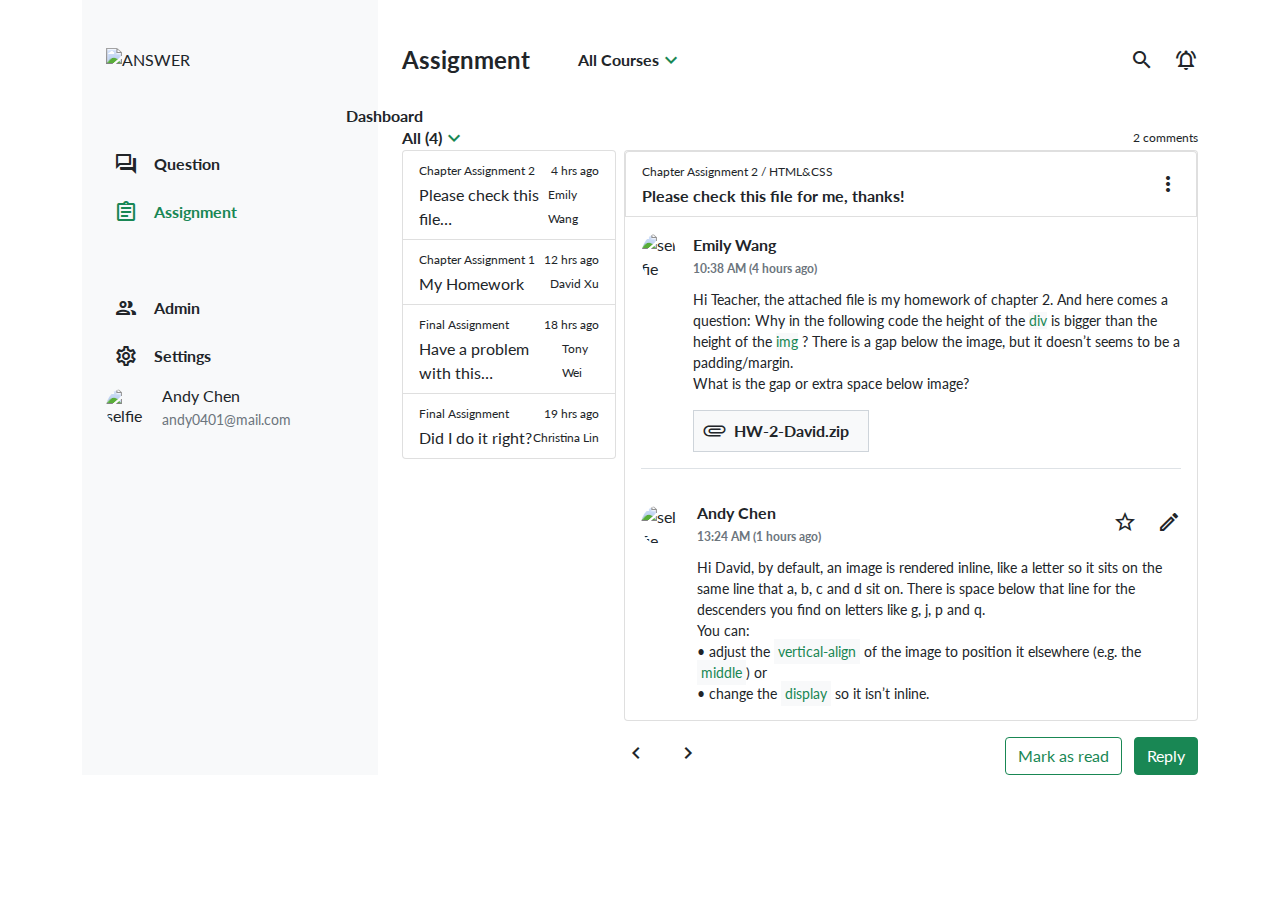
==== index.html @ e1a0f667 "Update 2021-08-06T14:53:05.513Z" ====
<!DOCTYPE html>
<html lang="en">
  <head>
    <meta charset="UTF-8" />
    <meta name="viewport" content="width=device-width, initial-scale=1.0" />
    <meta http-equiv="X-UA-Compatible" content="ie=edge" />
    <title>後台1</title>
    <link
      href="https://cdn.jsdelivr.net/npm/bootstrap@5.0.2/dist/css/bootstrap.min.css"
      rel="stylesheet"
      integrity="sha384-EVSTQN3/azprG1Anm3QDgpJLIm9Nao0Yz1ztcQTwFspd3yD65VohhpuuCOmLASjC"
      crossorigin="anonymous"
    />
    <link rel="preconnect" href="https://fonts.googleapis.com" />
    <link rel="preconnect" href="https://fonts.gstatic.com" crossorigin />
    <link
      href="https://fonts.googleapis.com/css2?family=Material+Icons"
      rel="stylesheet"
    />
    <link
      href="https://fonts.googleapis.com/css2?family=Material+Icons+Outlined"
      rel="stylesheet"
    />
    <link rel="stylesheet" href="./assets/style/all.css" />
  </head>

  <body>
    <div class="container d-flex">
    <nav class="nav-bg flex-column">
      <a href="#" class="answer d-block pt-5 ps-4">
        <img
          src="https://raw.githubusercontent.com/hexschool/webLayoutTraining1st/master/week5/logo-ANSWER.svg"
          alt="ANSWER"
        />
      </a>
      <ul class="nav flex-column mt-4">
        <li class="nav-item ms-3 mb-2">
          <a href="#" class="nav-link d-flex">
            <span class="material-icons-outlined me-3"> grid_view </span>
            Dashboard
          </a>
        </li>
        <li class="side-item ms-3 mb-2">
          <a href="#" class="nav-link d-flex">
            <span class="material-icons-outlined me-3"> question_answer </span>
            Question
          </a>
        </li>
        <li class="side-item ms-3 mb-2">
          <a href="#" class="nav-link active text-success d-flex">
            <span class="material-icons-outlined me-3"> assignment </span>
            Assignment
          </a>
        </li>
        <li class="side-item ms-3 mb-2">
          <a href="#" class="nav-link d-flex">
            <span class="material-icons-outlined me-3"> smart_display </span>
            Course
          </a>
        </li>
        <li class="side-item ms-3 mb-2">
          <a href="list.html" class="nav-link d-flex">
            <span class="material-icons-outlined me-3"> group </span>
            Admin
          </a>
        </li>
        <li class="side-item ms-3 mb-2">
          <a href="#" class="nav-link d-flex">
            <span class="material-icons-outlined me-3"> settings </span>
            Settings
          </a>
        </li>
      </ul>
      <div class="myaccount d-flex align-items-center ms-4">
        <img
          class="selfie me-3"
          src="https://raw.githubusercontent.com/hexschool/webLayoutTraining1st/master/week5/andychen.jpeg"
          alt="selfie"
        />
        <p class="myname">Andy Chen
          <span class="myemail d-block text-secondary">andy0401@mail.com</span>
        </p>
      </div>
    </nav>
    
<div class="ms-4">
  <div class="d-flex mt-5 justify-content-between">
    <div class="d-flex">
      <h1 class="assignment me-5">Assignment</h1>
      <a
        href="#exampleModal"
        class="d-flex course-link fw-bolder"
        data-bs-toggle="modal"
        data-bs-target="#exampleModal"
      >
        All Courses
        <span class="material-icons-outlined text-success">
          keyboard_arrow_down
        </span>
      </a>
    </div>
    <div class="course-icon">
      <span class="material-icons-outlined me-3"> search </span>
      <span class="material-icons-outlined"> notifications_active </span>
    </div>
  </div>
  <!-- modal -->
  <div
    class="modal fade"
    id="exampleModal"
    tabindex="-1"
    aria-labelledby="exampleModalLabel"
    aria-hidden="true"
  >
    <div class="modal-dialog">
      <div class="modal-content">
        <div class="modal-header">
          <h5 class="modal-title" id="exampleModalLabel">Modal title</h5>
          <button
            type="button"
            class="btn-close"
            data-bs-dismiss="modal"
            aria-label="Close"
          ></button>
        </div>
        <div class="modal-body">...</div>
        <div class="modal-footer">
          <button
            type="button"
            class="btn btn-secondary"
            data-bs-dismiss="modal"
          >
            Close
          </button>
          <button type="button" class="btn btn-primary">Save changes</button>
        </div>
      </div>
    </div>
  </div>
  <!-- all list -->
  <div class="mt-5 d-flex justify-content-between">
    <div class="me-2">
      <h3 class="d-flex fw-bolder">
        All (4)<span class="material-icons-outlined text-success">
          keyboard_arrow_down
        </span>
      </h3>
      <div class="list-group">
        <a
          href="#"
          class="list-group-item list-group-item-action"
          aria-current="true"
        >
          <p class="chapter-text d-flex justify-content-between">
            Chapter Assignment 2 <span>4 hrs ago</span>
          </p>
          <h4 class="chapter-title d-flex justify-content-between">
            Please check this file…
            <span class="chapter-name">Emily Wang</span>
          </h4>
        </a>
        <a href="#" class="list-group-item list-group-item-action">
          <p class="chapter-text d-flex justify-content-between">
            Chapter Assignment 1<span>12 hrs ago</span>
          </p>
          <h4 class="chapter-title d-flex justify-content-between">
            My Homework<span class="chapter-name">David Xu</span>
          </h4>
        </a>
        <a href="#" class="list-group-item list-group-item-action"
          ><p class="chapter-text d-flex justify-content-between">
            Final Assignment <span>18 hrs ago</span>
          </p>
          <h4 class="chapter-title d-flex justify-content-between">
            Have a problem with this…<span class="chapter-name">Tony Wei</span>
          </h4></a
        >
        <a href="#" class="list-group-item list-group-item-action"
          ><p class="chapter-text d-flex justify-content-between">
            Final Assignment<span>19 hrs ago</span>
          </p>
          <h4 class="chapter-title d-flex justify-content-between">
            Did I do it right?<span class="chapter-name">Christina Lin</span>
          </h4></a
        >
      </div>
    </div>
    <!-- card -->
    <div class="d-flex flex-column">
      <h5 class="text-end comments-text">2 comments</h5>
      <div class="card">
        <a
          href="#"
          class="
            list-group-item list-group-item-action
            d-flex
            justify-content-between
            align-items-center
          "
          aria-current="true"
        >
          <div>
            <p class="chapter-text">Chapter Assignment 2 / HTML&CSS</p>
            <h4 class="chapter-title fw-bolder">
              Please check this file for me, thanks!
            </h4>
          </div>
          <span class="material-icons-outlined"> more_vert </span>
        </a>
        <div class="card-body">
          <div class="d-flex border-bottom">
            <div>
              <img
                class="selfie me-3"
                src="https://raw.githubusercontent.com/hexschool/webLayoutTraining1st/master/week5/emilywang.jpeg"
                alt="selfie"
              />
            </div>
            <div class="">
              <p class="myname fw-bolder">
                Emily Wang
                <span class="mytime d-block text-secondary"
                  >10:38 AM (4 hours ago)</span
                >
              </p>
              <p class="text-width mt-2">
                Hi Teacher, the attached file is my homework of chapter 2. And
                here comes a question: Why in the following code the height of
                the <span class="text-success text-green">div</span> is bigger
                than the height of the
                <span class="text-success text-green">img</span> ? There is a
                gap below the image, but it doesn’t seems to be a
                padding/margin.<br />
                What is the gap or extra space below image?
              </p>
              <a
                href="#"
                class="hwbtn fw-bold d-flex align-items-center p-2 my-3"
              >
                <span class="material-icons-outlined me-2"> attachment </span>
                HW-2-David.zip</a
              >
            </div>
          </div>
        </div>
        <div class="card-body">
          <div class="d-flex justify-content-between align-items-center">
            <div class="d-flex align-items-center">
              <img
                class="selfie me-3"
                src="https://raw.githubusercontent.com/hexschool/webLayoutTraining1st/master/week5/andychen.jpeg"
                alt="selfie"
              />
              <p class="myname fw-bolder">
                Andy Chen
                <span class="mytime d-block text-secondary"
                  >13:24 AM (1 hours ago)</span
                >
              </p>
            </div>
            <div>
              <span class="material-icons-outlined me-3"> star_border </span>
              <span class="material-icons-outlined"> edit </span>
            </div>
          </div>
          <p class="text-width ms-5 ps-2 mt-2">
            Hi David, by default, an image is rendered inline, like a letter so
            it sits on the same line that a, b, c and d sit on. There is space
            below that line for the descenders you find on letters like g, j, p
            and q.<br />
            You can:<br />
            • adjust the
            <span class="text-success text-green p-1">vertical-align</span> of
            the image to position it elsewhere (e.g. the
            <span class="text-success text-green p-1">middle</span>) or<br />
            • change the
            <span class="text-success text-green p-1">display</span> so it isn’t
            inline.
          </p>
        </div>
      </div>
      <!-- footer -->
      <div class="d-flex align-items-center justify-content-between mt-3">
        <div>
          <span class="material-icons-outlined me-4"> chevron_left </span>
          <span class="material-icons-outlined"> navigate_next </span>
        </div>
        <div>
          <button type="button" class="btn btn-outline-success me-2">
            Mark as read
          </button>
          <button type="button" class="btn btn-success">Reply</button>
        </div>
      </div>
    </div>
  </div>
</div>

  </div>
    
    <script src="./assets/js/vendors.js"></script>
    <script src="./assets/js/all.js"></script>
  </body>
</html>
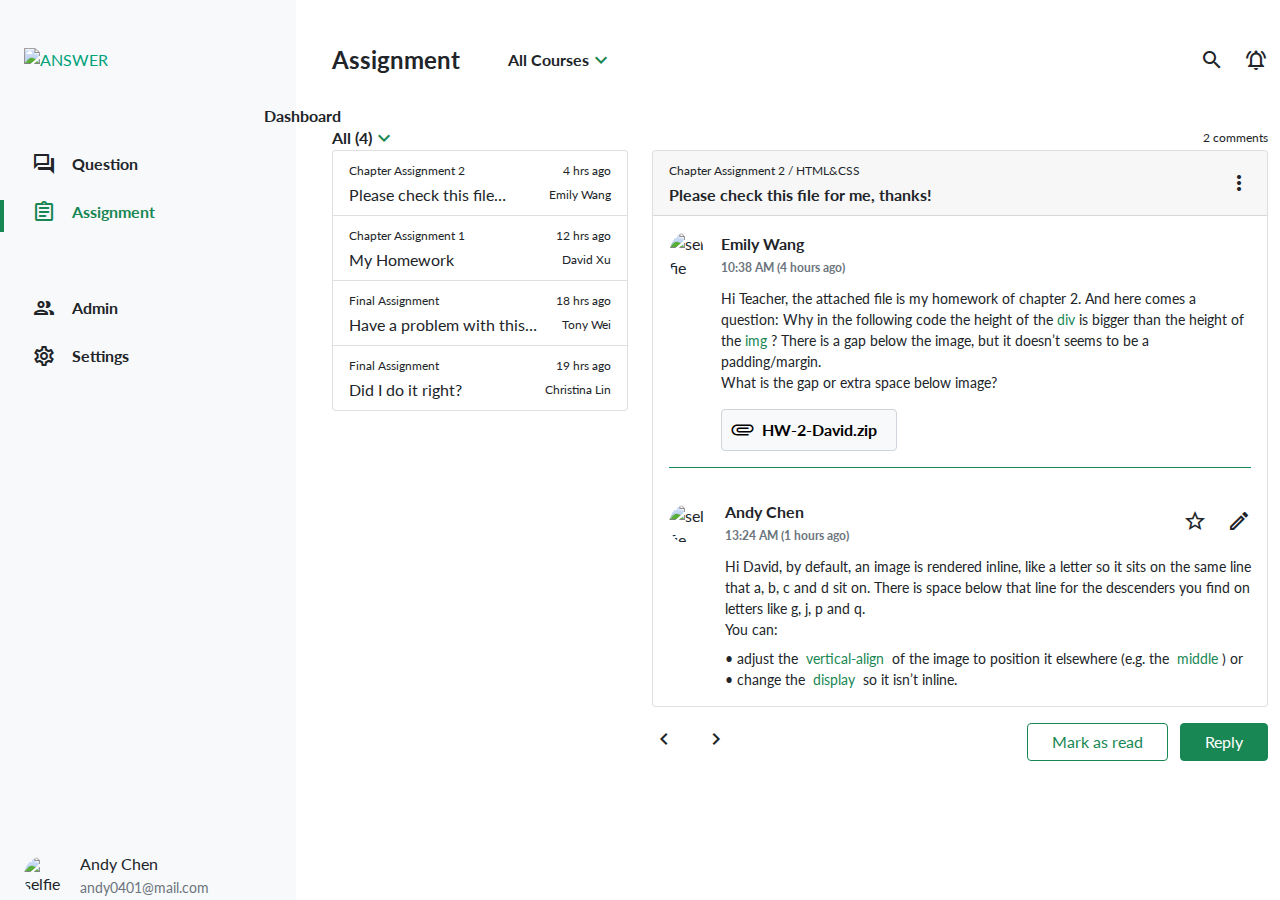
==== commit fe52795f: "Update 2021-08-17T16:03:37.030Z" ====
--- a/index.html
+++ b/index.html
@@ -25,126 +25,127 @@
   </head>
 
   <body>
-    <div class="container d-flex">
-    <nav class="nav-bg flex-column">
-      <a href="#" class="answer d-block pt-5 ps-4">
-        <img
-          src="https://raw.githubusercontent.com/hexschool/webLayoutTraining1st/master/week5/logo-ANSWER.svg"
-          alt="ANSWER"
-        />
-      </a>
-      <ul class="nav flex-column mt-4">
-        <li class="nav-item ms-3 mb-2">
-          <a href="#" class="nav-link d-flex">
-            <span class="material-icons-outlined me-3"> grid_view </span>
-            Dashboard
+    <div class="d-flex">
+      <nav class="nav-bg d-flex flex-column justify-content-between">
+        <div>
+          <a href="#" class="answer d-block pt-5 ps-4">
+            <img
+              src="https://raw.githubusercontent.com/hexschool/webLayoutTraining1st/master/week5/logo-ANSWER.svg"
+              alt="ANSWER"
+            />
           </a>
-        </li>
-        <li class="side-item ms-3 mb-2">
-          <a href="#" class="nav-link d-flex">
-            <span class="material-icons-outlined me-3"> question_answer </span>
-            Question
-          </a>
-        </li>
-        <li class="side-item ms-3 mb-2">
-          <a href="#" class="nav-link active text-success d-flex">
-            <span class="material-icons-outlined me-3"> assignment </span>
-            Assignment
-          </a>
-        </li>
-        <li class="side-item ms-3 mb-2">
-          <a href="#" class="nav-link d-flex">
-            <span class="material-icons-outlined me-3"> smart_display </span>
-            Course
-          </a>
-        </li>
-        <li class="side-item ms-3 mb-2">
-          <a href="list.html" class="nav-link d-flex">
-            <span class="material-icons-outlined me-3"> group </span>
-            Admin
-          </a>
-        </li>
-        <li class="side-item ms-3 mb-2">
-          <a href="#" class="nav-link d-flex">
-            <span class="material-icons-outlined me-3"> settings </span>
-            Settings
-          </a>
-        </li>
-      </ul>
-      <div class="myaccount d-flex align-items-center ms-4">
-        <img
-          class="selfie me-3"
-          src="https://raw.githubusercontent.com/hexschool/webLayoutTraining1st/master/week5/andychen.jpeg"
-          alt="selfie"
-        />
-        <p class="myname">Andy Chen
-          <span class="myemail d-block text-secondary">andy0401@mail.com</span>
-        </p>
-      </div>
-    </nav>
-    
-<div class="ms-4">
+          <ul class="nav flex-column mt-4">
+            <li class="nav-item ms-3 mb-2">
+              <a href="#" class="nav-link d-flex">
+                <span class="material-icons-outlined me-3"> grid_view </span>
+                Dashboard
+              </a>
+            </li>
+            <li class="side-item ms-3 mb-2">
+              <a href="#" class="nav-link d-flex">
+                <span class="material-icons-outlined me-3">
+                  question_answer
+                </span>
+                Question
+              </a>
+            </li>
+            <li class="side-item ms-3 mb-2">
+              <a href="index.html" class="nav-link active text-success d-flex">
+                <span class="material-icons-outlined me-3"> assignment </span>
+                Assignment
+              </a>
+            </li>
+            <li class="side-item ms-3 mb-2">
+              <a href="#" class="nav-link d-flex">
+                <span class="material-icons-outlined me-3">
+                  smart_display
+                </span>
+                Course
+              </a>
+            </li>
+            <li class="side-item ms-3 mb-2">
+              <a href="list.html" class="nav-link d-flex">
+                <span class="material-icons-outlined me-3"> group </span>
+                Admin
+              </a>
+            </li>
+            <li class="side-item ms-3 mb-2">
+              <a href="#" class="nav-link d-flex">
+                <span class="material-icons-outlined me-3"> settings </span>
+                Settings
+              </a>
+            </li>
+          </ul>
+        </div>
+        <div class="myaccount d-flex align-items-center ms-4">
+          <img
+            class="selfie me-3"
+            src="https://raw.githubusercontent.com/hexschool/webLayoutTraining1st/master/week5/andychen.jpeg"
+            alt="selfie"
+          />
+          <!-- 使用者名稱可以使用標題標籤。信箱用 p 標籤 -->
+          <div>
+            <h4 class="myname">Andy Chen</h4>
+            <p class="myemail d-block text-secondary">andy0401@mail.com</p>
+          </div>
+        </div>
+      </nav>
+      
+<div class="container ms-4">
   <div class="d-flex mt-5 justify-content-between">
     <div class="d-flex">
       <h1 class="assignment me-5">Assignment</h1>
       <a
-        href="#exampleModal"
-        class="d-flex course-link fw-bolder"
-        data-bs-toggle="modal"
-        data-bs-target="#exampleModal"
+        href="#"
+        class="d-flex link-dark fw-bolder"
+        role="button"
+        id="dropdownMenuLink"
+        data-bs-toggle="dropdown"
+        aria-expanded="false"
       >
         All Courses
         <span class="material-icons-outlined text-success">
           keyboard_arrow_down
         </span>
       </a>
+      <ul class="dropdown-menu" aria-labelledby="dropdownMenuLink">
+        <li><a class="dropdown-item" href="#">Action</a></li>
+        <li><a class="dropdown-item" href="#">Another action</a></li>
+        <li><a class="dropdown-item" href="#">Something else here</a></li>
+      </ul>
     </div>
     <div class="course-icon">
-      <span class="material-icons-outlined me-3"> search </span>
-      <span class="material-icons-outlined"> notifications_active </span>
+      <a href="#">
+        <span class="material-icons-outlined me-3"> search </span>
+      </a>
+      <a href="#">
+        <span class="material-icons-outlined"> notifications_active </span>
+      </a>
     </div>
   </div>
-  <!-- modal -->
-  <div
-    class="modal fade"
-    id="exampleModal"
-    tabindex="-1"
-    aria-labelledby="exampleModalLabel"
-    aria-hidden="true"
-  >
-    <div class="modal-dialog">
-      <div class="modal-content">
-        <div class="modal-header">
-          <h5 class="modal-title" id="exampleModalLabel">Modal title</h5>
-          <button
-            type="button"
-            class="btn-close"
-            data-bs-dismiss="modal"
-            aria-label="Close"
-          ></button>
-        </div>
-        <div class="modal-body">...</div>
-        <div class="modal-footer">
-          <button
-            type="button"
-            class="btn btn-secondary"
-            data-bs-dismiss="modal"
-          >
-            Close
-          </button>
-          <button type="button" class="btn btn-primary">Save changes</button>
-        </div>
-      </div>
-    </div>
-  </div>
+
   <!-- all list -->
-  <div class="mt-5 d-flex justify-content-between">
-    <div class="me-2">
-      <h3 class="d-flex fw-bolder">
+  <div class="mt-5 row justify-content-between">
+    <div class="col-4">
+      <h3 class="d-flex fw-bolder"></h3>
+      <a
+        href="#"
+        class="d-flex link-dark fw-bolder"
+        role="button"
+        id="dropdownMenuLink"
+        data-bs-toggle="dropdown"
+        aria-expanded="false"
+      >
         All (4)<span class="material-icons-outlined text-success">
           keyboard_arrow_down
         </span>
-      </h3>
+      </a>
+      <!-- Dropdowns -->
+      <ul class="dropdown-menu" aria-labelledby="dropdownMenuLink">
+        <li><a class="dropdown-item" href="#">Action</a></li>
+        <li><a class="dropdown-item" href="#">Another action</a></li>
+        <li><a class="dropdown-item" href="#">Something else here</a></li>
+      </ul>
       <div class="list-group">
         <a
           href="#"
@@ -186,17 +187,12 @@
       </div>
     </div>
     <!-- card -->
-    <div class="d-flex flex-column">
-      <h5 class="text-end comments-text">2 comments</h5>
+    <div class="col-8">
+      <p class="text-end comments-text">2 comments</p>
       <div class="card">
         <a
           href="#"
-          class="
-            list-group-item list-group-item-action
-            d-flex
-            justify-content-between
-            align-items-center
-          "
+          class="card-header d-flex justify-content-between align-items-center"
           aria-current="true"
         >
           <div>
@@ -217,25 +213,25 @@
               />
             </div>
             <div class="">
-              <p class="myname fw-bolder">
+              <h3 class="myname fw-bolder">
                 Emily Wang
                 <span class="mytime d-block text-secondary"
                   >10:38 AM (4 hours ago)</span
                 >
-              </p>
+              </h3>
               <p class="text-width mt-2">
                 Hi Teacher, the attached file is my homework of chapter 2. And
                 here comes a question: Why in the following code the height of
-                the <span class="text-success text-green">div</span> is bigger
+                the <code class="text-success">div</code> is bigger
                 than the height of the
-                <span class="text-success text-green">img</span> ? There is a
+                <code class="text-success">img</code> ? There is a
                 gap below the image, but it doesn’t seems to be a
                 padding/margin.<br />
                 What is the gap or extra space below image?
               </p>
               <a
                 href="#"
-                class="hwbtn fw-bold d-flex align-items-center p-2 my-3"
+                class="hwbtn btn-gary fw-bold d-flex align-items-center p-2 my-3 btn btn-light"
               >
                 <span class="material-icons-outlined me-2"> attachment </span>
                 HW-2-David.zip</a
@@ -251,16 +247,20 @@
                 src="https://raw.githubusercontent.com/hexschool/webLayoutTraining1st/master/week5/andychen.jpeg"
                 alt="selfie"
               />
-              <p class="myname fw-bolder">
+              <h3 class="myname fw-bolder">
                 Andy Chen
                 <span class="mytime d-block text-secondary"
                   >13:24 AM (1 hours ago)</span
                 >
-              </p>
+              </h3>
             </div>
             <div>
-              <span class="material-icons-outlined me-3"> star_border </span>
-              <span class="material-icons-outlined"> edit </span>
+              <a href="#">
+                <span class="material-icons-outlined me-3"> star_border </span>
+              </a>
+              <a href="#">
+                <span class="material-icons-outlined"> edit </span>
+              </a>
             </div>
           </div>
           <p class="text-width ms-5 ps-2 mt-2">
@@ -269,35 +269,45 @@
             below that line for the descenders you find on letters like g, j, p
             and q.<br />
             You can:<br />
-            • adjust the
-            <span class="text-success text-green p-1">vertical-align</span> of
-            the image to position it elsewhere (e.g. the
-            <span class="text-success text-green p-1">middle</span>) or<br />
-            • change the
-            <span class="text-success text-green p-1">display</span> so it isn’t
-            inline.
+            <ul class="text-width ms-5 ps-2 mt-2">
+              <li>
+                • adjust the
+                  <code class="text-success p-1">vertical-align</code> of
+                  the image to position it elsewhere (e.g. the
+                  <code class="text-success p-1">middle</code>) or
+              </li>
+              <li>
+                • change the
+                  <code class="text-success p-1">display</code> so it isn’t
+                  inline.
+              </li>
+            </ul>
           </p>
         </div>
       </div>
       <!-- footer -->
       <div class="d-flex align-items-center justify-content-between mt-3">
         <div>
-          <span class="material-icons-outlined me-4"> chevron_left </span>
-          <span class="material-icons-outlined"> navigate_next </span>
+          <a href="#">
+            <span class="material-icons-outlined me-4"> chevron_left </span>
+          </a>
+          <a href="#">
+            <span class="material-icons-outlined"> navigate_next </span>
+          </a>
         </div>
         <div>
-          <button type="button" class="btn btn-outline-success me-2">
+          <button type="button" class="btn btn-outline-success me-2 px-4">
             Mark as read
           </button>
-          <button type="button" class="btn btn-success">Reply</button>
+          <button type="button" class="btn btn-success px-4">Reply</button>
         </div>
       </div>
     </div>
   </div>
 </div>
 
-  </div>
-    
+    </div>
+
     <script src="./assets/js/vendors.js"></script>
     <script src="./assets/js/all.js"></script>
   </body>
